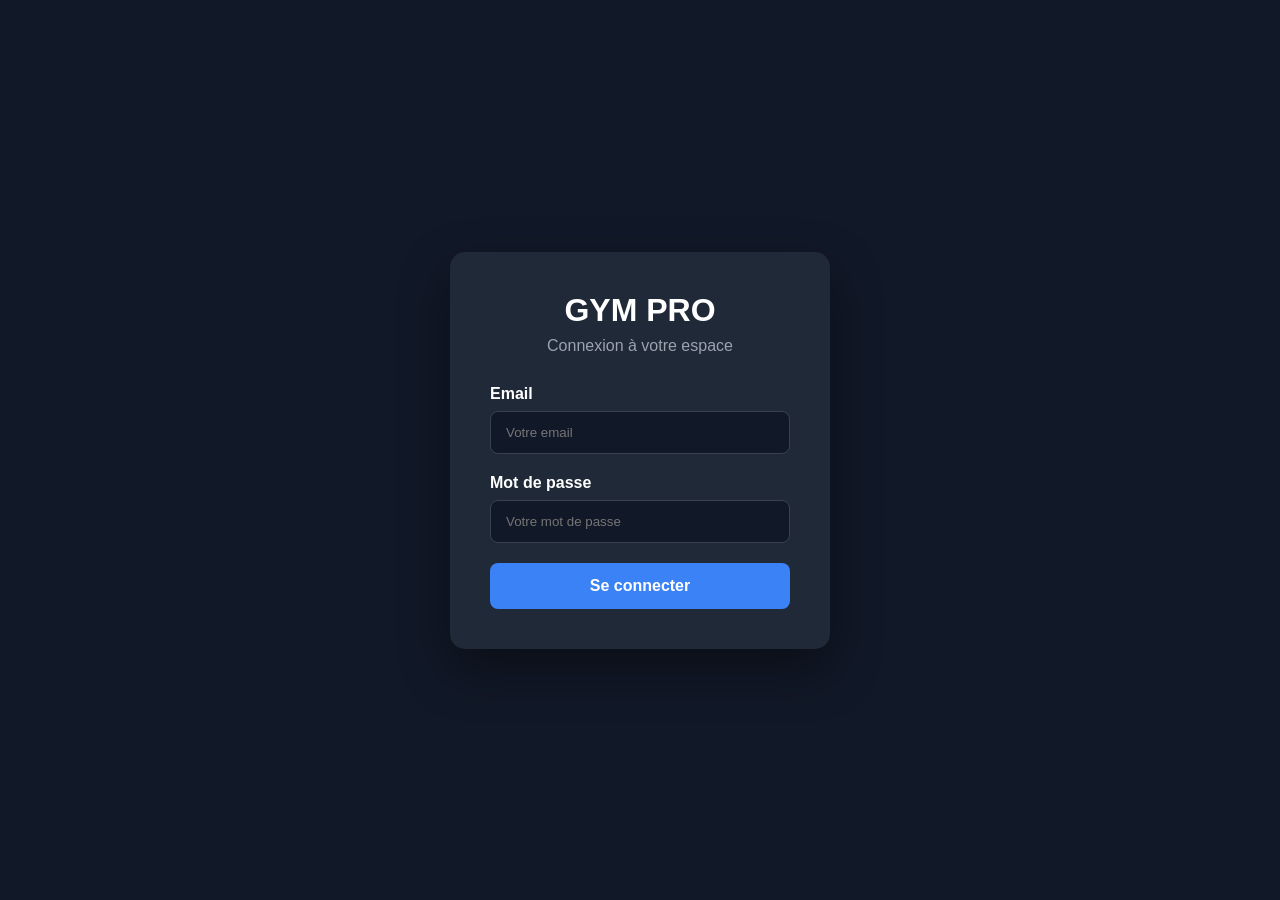
==== index.html @ a3db4f97 "Initial Gym Management Dashboard" ====
<!DOCTYPE html>
<html lang="fr">

<head>
    <meta charset="UTF-8">
    <meta name="viewport" content="width=device-width, initial-scale=1.0">

    <title>Gym Pro - Login</title>

    <link rel="stylesheet" href="style.css">
</head>

<body>

    <div class="login-container">

        <div class="login-box">

            <h1>GYM PRO</h1>

            <p>Connexion à votre espace</p>

            <form id="loginForm">

                <div class="form-group">

                    <label for="email">
                        Email
                    </label>

                    <input
                        type="email"
                        id="email"
                        placeholder="Votre email"
                        required
                    >

                </div>


                <div class="form-group">

                    <label for="password">
                        Mot de passe
                    </label>

                    <input
                        type="password"
                        id="password"
                        placeholder="Votre mot de passe"
                        required
                    >

                </div>


                <button type="submit">
                    Se connecter
                </button>

            </form>

        </div>

    </div>


    <!-- JavaScript -->

    <script src="js.js"></script>

</body>

</html>
---- style.css ----
* {
    margin: 0;
    padding: 0;
    box-sizing: border-box;
}

body {
    font-family: Arial, Helvetica, sans-serif;
    min-height: 100vh;

    display: flex;
    justify-content: center;
    align-items: center;

    background: #111827;
    color: white;
}

.login-container {
    width: 100%;
    max-width: 420px;
    padding: 20px;
}

.login-box {
    background: #1f2937;
    padding: 40px;
    border-radius: 15px;

    box-shadow: 0 20px 50px rgba(0, 0, 0, 0.4);
}

.login-box h1 {
    text-align: center;
    font-size: 32px;
    margin-bottom: 8px;
}

.login-box > p {
    text-align: center;
    color: #9ca3af;
    margin-bottom: 30px;
}

.form-group {
    margin-bottom: 20px;
}

.form-group label {
    display: block;
    margin-bottom: 8px;
    font-weight: bold;
}

.form-group input {
    width: 100%;
    padding: 13px 15px;

    border: 1px solid #374151;
    border-radius: 8px;

    background: #111827;
    color: white;

    outline: none;
}

.form-group input:focus {
    border-color: #3b82f6;
}

.login-box button {
    width: 100%;
    padding: 14px;

    border: none;
    border-radius: 8px;

    background: #3b82f6;
    color: white;

    font-size: 16px;
    font-weight: bold;

    cursor: pointer;
    transition: 0.3s;
}

.login-box button:hover {
    background: #2563eb;
    transform: translateY(-2px);
}

@media (max-width: 480px) {

    .login-container {
        padding: 15px;
    }

    .login-box {
        padding: 30px 20px;
    }

}
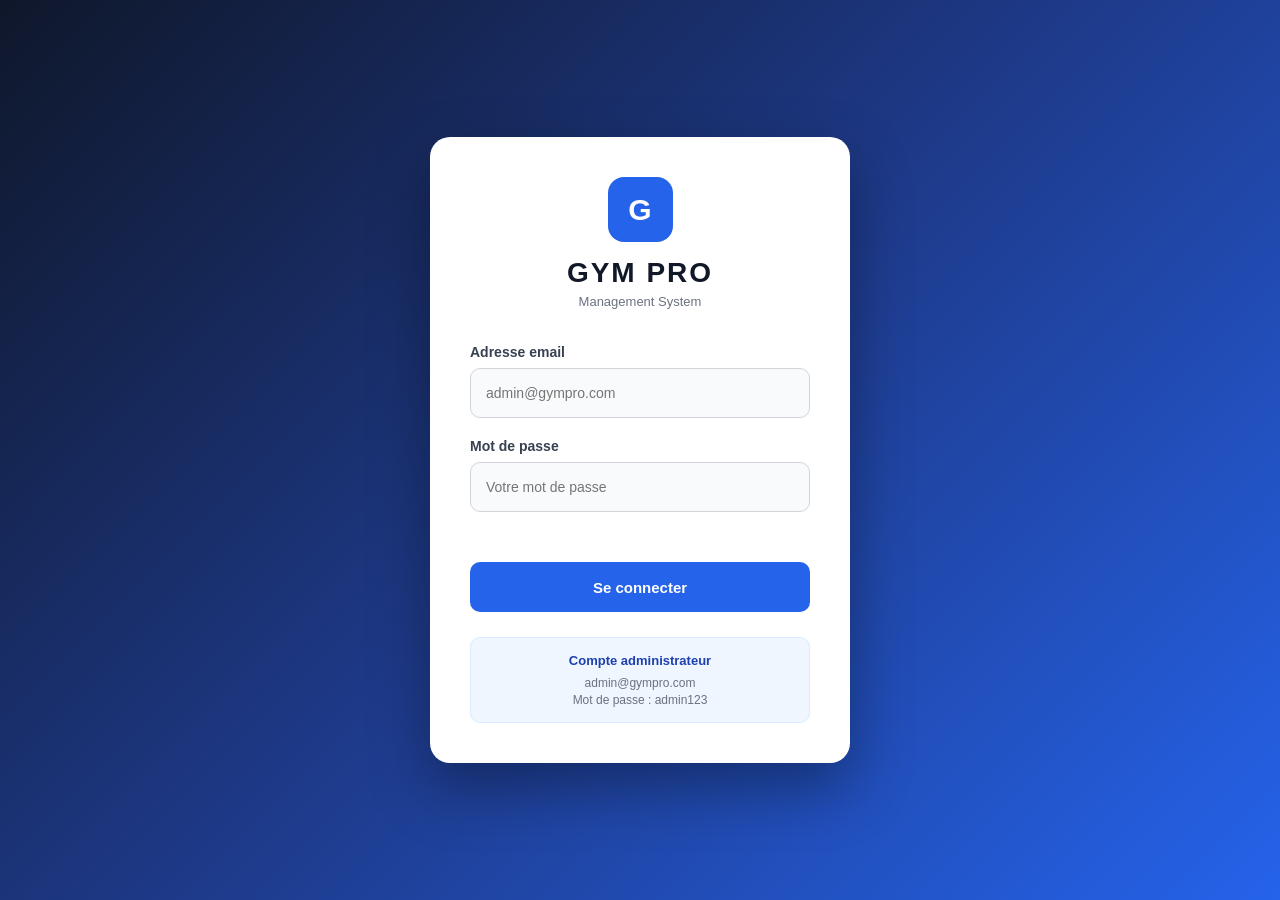
==== commit 03de9460: "Update gym management dashboard" ====
--- a/index.html
+++ b/index.html
@@ -5,33 +5,35 @@
     <meta charset="UTF-8">
     <meta name="viewport" content="width=device-width, initial-scale=1.0">
 
-    <title>Gym Pro - Login</title>
+    <title>Gym Pro - Connexion</title>
 
     <link rel="stylesheet" href="style.css">
 </head>
 
 <body>
 
-    <div class="login-container">
+    <div class="login-page">
 
-        <div class="login-box">
+        <div class="login-card">
 
-            <h1>GYM PRO</h1>
-
-            <p>Connexion à votre espace</p>
+            <div class="logo">
+                <div class="logo-circle">G</div>
+                <h1>GYM PRO</h1>
+                <p>Management System</p>
+            </div>
 
             <form id="loginForm">
 
                 <div class="form-group">
 
                     <label for="email">
-                        Email
+                        Adresse email
                     </label>
 
                     <input
                         type="email"
                         id="email"
-                        placeholder="Votre email"
+                        placeholder="admin@gympro.com"
                         required
                     >
 
@@ -54,22 +56,45 @@
                 </div>
 
 
-                <button type="submit">
+                <div
+                    id="loginError"
+                    class="login-error"
+                ></div>
+
+
+                <button
+                    type="submit"
+                    class="login-btn"
+                >
                     Se connecter
                 </button>
 
             </form>
+
+
+            <div class="login-help">
+
+                <strong>
+                    Compte administrateur
+                </strong>
+
+                <span>
+                    admin@gympro.com
+                </span>
+
+                <span>
+                    Mot de passe : admin123
+                </span>
+
+            </div>
 
         </div>
 
     </div>
 
 
-    <!-- JavaScript -->
-
     <script src="js.js"></script>
 
 </body>
 
-</html>
-
+</html>
--- a/style.css
+++ b/style.css
@@ -8,39 +8,101 @@
     font-family: Arial, Helvetica, sans-serif;
     min-height: 100vh;
 
+    background: linear-gradient(
+        135deg,
+        #0f172a,
+        #1e3a8a,
+        #2563eb
+    );
+
+    color: #111827;
+}
+
+
+/* =========================
+   LOGIN PAGE
+========================= */
+
+.login-page {
+    min-height: 100vh;
+
     display: flex;
+    align-items: center;
     justify-content: center;
-    align-items: center;
-
-    background: #111827;
-    color: white;
-}
-
-.login-container {
+
+    padding: 20px;
+}
+
+
+/* =========================
+   CARD
+========================= */
+
+.login-card {
     width: 100%;
     max-width: 420px;
-    padding: 20px;
-}
-
-.login-box {
-    background: #1f2937;
+
+    background: #ffffff;
+
+    border-radius: 20px;
+
     padding: 40px;
-    border-radius: 15px;
-
-    box-shadow: 0 20px 50px rgba(0, 0, 0, 0.4);
-}
-
-.login-box h1 {
+
+    box-shadow:
+        0 25px 60px rgba(0, 0, 0, 0.35);
+}
+
+
+/* =========================
+   LOGO
+========================= */
+
+.logo {
     text-align: center;
-    font-size: 32px;
-    margin-bottom: 8px;
-}
-
-.login-box > p {
-    text-align: center;
-    color: #9ca3af;
-    margin-bottom: 30px;
-}
+
+    margin-bottom: 35px;
+}
+
+.logo-circle {
+    width: 65px;
+    height: 65px;
+
+    margin: 0 auto 15px;
+
+    border-radius: 16px;
+
+    background: #2563eb;
+
+    color: white;
+
+    display: flex;
+    align-items: center;
+    justify-content: center;
+
+    font-size: 30px;
+    font-weight: bold;
+}
+
+.logo h1 {
+    font-size: 28px;
+
+    color: #111827;
+
+    letter-spacing: 2px;
+}
+
+.logo p {
+    margin-top: 5px;
+
+    color: #6b7280;
+
+    font-size: 13px;
+}
+
+
+/* =========================
+   FORM
+========================= */
 
 .form-group {
     margin-bottom: 20px;
@@ -48,57 +110,152 @@
 
 .form-group label {
     display: block;
+
     margin-bottom: 8px;
-    font-weight: bold;
+
+    color: #374151;
+
+    font-size: 14px;
+
+    font-weight: 600;
 }
 
 .form-group input {
     width: 100%;
-    padding: 13px 15px;
-
-    border: 1px solid #374151;
-    border-radius: 8px;
-
-    background: #111827;
+
+    height: 50px;
+
+    padding: 0 15px;
+
+    border: 1px solid #d1d5db;
+
+    border-radius: 10px;
+
+    outline: none;
+
+    font-size: 14px;
+
+    background: #f9fafb;
+
+    transition: 0.2s;
+}
+
+.form-group input:focus {
+    border-color: #2563eb;
+
+    background: #ffffff;
+
+    box-shadow:
+        0 0 0 3px rgba(37, 99, 235, 0.12);
+}
+
+
+/* =========================
+   ERROR
+========================= */
+
+.login-error {
+    min-height: 20px;
+
+    margin-bottom: 10px;
+
+    text-align: center;
+
+    color: #dc2626;
+
+    font-size: 13px;
+
+    font-weight: 600;
+}
+
+
+/* =========================
+   BUTTON
+========================= */
+
+.login-btn {
+    width: 100%;
+
+    height: 50px;
+
+    border: none;
+
+    border-radius: 10px;
+
+    background: #2563eb;
+
     color: white;
 
-    outline: none;
-}
-
-.form-group input:focus {
-    border-color: #3b82f6;
-}
-
-.login-box button {
-    width: 100%;
-    padding: 14px;
-
-    border: none;
-    border-radius: 8px;
-
-    background: #3b82f6;
-    color: white;
-
-    font-size: 16px;
+    font-size: 15px;
+
     font-weight: bold;
 
     cursor: pointer;
-    transition: 0.3s;
-}
-
-.login-box button:hover {
-    background: #2563eb;
-    transform: translateY(-2px);
-}
-
-@media (max-width: 480px) {
-
-    .login-container {
+
+    transition: 0.2s;
+}
+
+.login-btn:hover {
+    background: #1d4ed8;
+
+    transform: translateY(-1px);
+}
+
+
+/* =========================
+   HELP
+========================= */
+
+.login-help {
+    margin-top: 25px;
+
+    padding: 15px;
+
+    border-radius: 10px;
+
+    background: #eff6ff;
+
+    border: 1px solid #dbeafe;
+
+    text-align: center;
+}
+
+.login-help strong {
+    display: block;
+
+    margin-bottom: 8px;
+
+    color: #1e40af;
+
+    font-size: 13px;
+}
+
+.login-help span {
+    display: block;
+
+    margin-top: 3px;
+
+    color: #6b7280;
+
+    font-size: 12px;
+}
+
+
+/* =========================
+   MOBILE
+========================= */
+
+@media (max-width: 500px) {
+
+    .login-page {
         padding: 15px;
     }
 
-    .login-box {
-        padding: 30px 20px;
+    .login-card {
+        padding: 30px 22px;
     }
 
+    .logo h1 {
+        font-size: 24px;
+    }
 }
